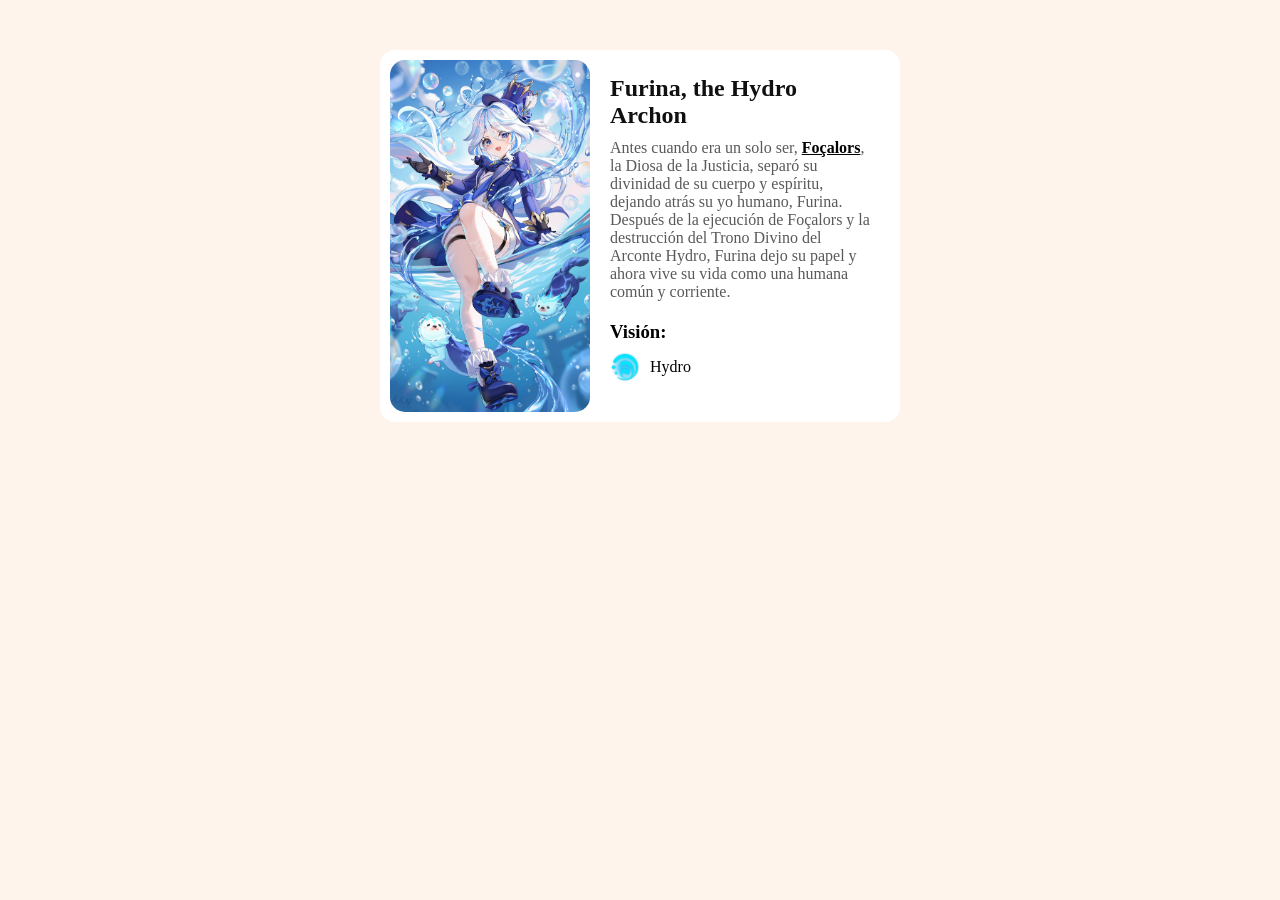
==== fase-01/proyecto_ficha-personaje/index.html @ 80af7815 "Agregué los proyectos de la fase 1 y 2" ====
<!doctype html>
<html lang="en">
  <head>
    <meta charset="utf-8" />
    <meta name="viewport" content="width=device-width, initial-scale=1.0" />
    <title>D&D character sheet</title>
    <link rel="stylesheet" href="styles.css" />
  </head>

  <body>
    <div class="character-sheet">
      <img
        class="character-img"
        alt="woman surrounded by water and otters"
        src="./Images/furina.jpg"
        width="200"
      />
      <div class="post-content">
        <h2 class="post-title">Furina, the Hydro Archon</h2>
        <p class="character-description">
          Antes cuando era un solo ser,
          <a
            href="https://genshin-impact.fandom.com/es/wiki/Furina"
            target="_blank"
            ><strong>Foçalors</strong></a
          >, la Diosa de la Justicia, separó su divinidad de su cuerpo y
          espíritu, dejando atrás su yo humano, Furina. Después de la ejecución
          de Foçalors y la destrucción del Trono Divino del Arconte Hydro,
          Furina dejo su papel y ahora vive su vida como una humana común y
          corriente.
        </p>

        <h3>Visión:</h3>
        <div class="hydro">
          <img
            class="hydro-image"
            src="./Images/Hydro.webp"
            alt="Hydro icon"
            width="30px"
          />
          <p class="vision-name">Hydro</p>
        </div>

        <!--<a
          class="read-more"
          href="https://open.spotify.com/playlist/2f8l6YTLu3CFRl7RA26Hi4"
          >Read More</a-->
      </div>
    </div>
  </body>
</html>
---- fase-01/proyecto_ficha-personaje/styles.css ----
body {
  background-color: #fff4eb;
}

.character-sheet {
  background-color: white;
  border-radius: 15px;
  max-width: 600px;
  min-width: none;
  width: 500px;
  padding: 10px;
  display: flex;
  flex-direction: row;
  margin: auto;
  margin-top: 50px;

  /*margin: auto;*/
}

.character-img {
  border-radius: 15px;

  /*display: grid;
  place-items: left;*/
}

.post-content {
  padding: 20px;

  /*text-align: right;
  width: 50%;

  display: grid;
  place-items: right;*/
}

.post-title {
  color: rgb(16, 16, 16);
  margin-top: -5px;
}
.character-description {
  color: rgb(90, 89, 89);
  margin-top: -10px;
  margin-bottom: 20px;
}

.read-more {
  background-color: rgb(16, 16, 16);
  color: white;
  padding: 8px;
  border-radius: 5px;
  margin: -5px;
  text-decoration: none;
  display: inline-block;
}

.read-more:hover {
  background-color: rgb(97, 97, 97);
}

a {
  color: black;
}

a:hover {
  color: cornflowerblue;
}

.hydro {
  display: flex;
  flex-direction: row;
  align-items: center;
  gap: 10px;
  margin-top: -20px;
}
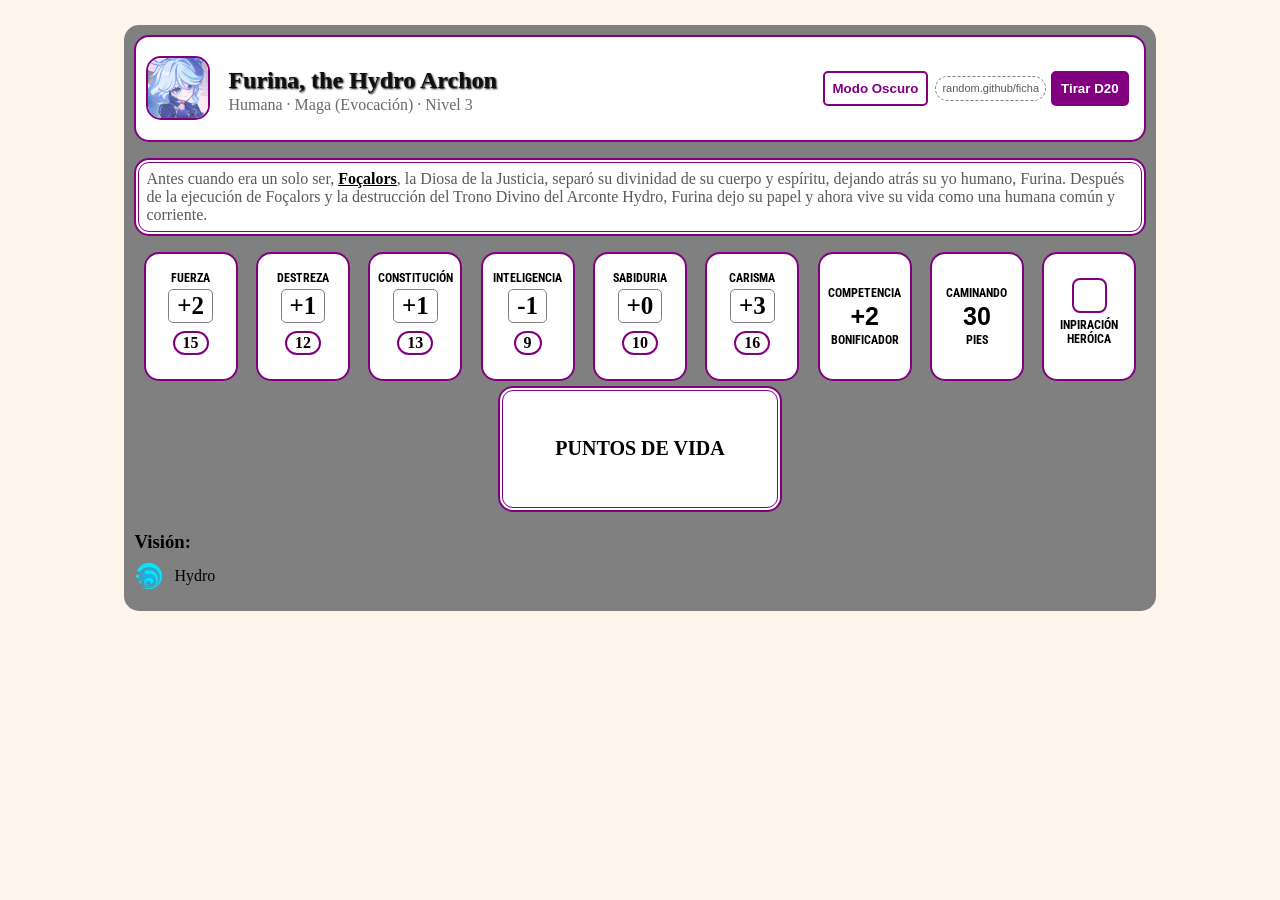
==== commit 4df6384c: "feat: actualiza contenido en html y aplica nuevo diseno en css Agrega nueva informacion en HTML, def" ====
--- a/fase-01/proyecto_ficha-personaje/index.html
+++ b/fase-01/proyecto_ficha-personaje/index.html
@@ -5,41 +5,119 @@
     <meta name="viewport" content="width=device-width, initial-scale=1.0" />
     <title>D&D character sheet</title>
     <link rel="stylesheet" href="styles.css" />
+    <link rel="preconnect" href="https://fonts.googleapis.com" />
+    <link rel="preconnect" href="https://fonts.gstatic.com" crossorigin />
+    <link
+      href="https://fonts.googleapis.com/css2?family=Amarante&family=Bodoni+Moda:ital,opsz,wght@0,6..96,400..900;1,6..96,400..900&family=Nabla&family=Nunito:ital,wght@0,200..1000;1,200..1000&display=swap"
+      rel="stylesheet"
+    />
+    <link
+      rel="stylesheet"
+      href="https://fonts.googleapis.com/css2?family=Cinzel:wght@700&amp;family=Roboto+Condensed:wght@400;700&amp;family=Roboto:wght@400;500;700&amp;display=swap"
+    />
   </head>
 
   <body>
     <div class="character-sheet">
-      <img
-        class="character-img"
-        alt="woman surrounded by water and otters"
-        src="./Images/furina.jpg"
-        width="200"
-      />
-      <div class="post-content">
-        <h2 class="post-title">Furina, the Hydro Archon</h2>
-        <p class="character-description">
-          Antes cuando era un solo ser,
-          <a
-            href="https://genshin-impact.fandom.com/es/wiki/Furina"
-            target="_blank"
-            ><strong>Foçalors</strong></a
-          >, la Diosa de la Justicia, separó su divinidad de su cuerpo y
-          espíritu, dejando atrás su yo humano, Furina. Después de la ejecución
-          de Foçalors y la destrucción del Trono Divino del Arconte Hydro,
-          Furina dejo su papel y ahora vive su vida como una humana común y
-          corriente.
-        </p>
+      <div class="name-title single-border">
+        <div class="izquierda">
+          <img
+            class="character-img"
+            alt="woman surrounded by water and otters"
+            src="./Images/furina-icon1.png"
+          />
+          <div class="name-title-text">
+            <h2 class="character-name">Furina, the Hydro Archon</h2>
+            <p class="character-type">Humana · Maga (Evocación) · Nivel 3</p>
+          </div>
+        </div>
+        <div class="botones">
+          <button class="modo-oscuro" enabled>Modo Oscuro</button>
+          <button class="link-github">
+            <a href="https://github.com/Igglybuff/awesome-piracy#gaming"
+              >random.github/ficha</a
+            >
+          </button>
+          <button class="tirar-d20">Tirar D20</button>
+        </div>
+      </div>
 
-        <h3>Visión:</h3>
-        <div class="hydro">
-          <img
-            class="hydro-image"
-            src="./Images/Hydro.webp"
-            alt="Hydro icon"
-            width="30px"
-          />
-          <p class="vision-name">Hydro</p>
+      <p class="character-description double-border">
+        Antes cuando era un solo ser,
+        <a
+          href="https://genshin-impact.fandom.com/es/wiki/Furina"
+          target="_blank"
+          ><strong>Foçalors</strong></a
+        >, la Diosa de la Justicia, separó su divinidad de su cuerpo y espíritu,
+        dejando atrás su yo humano, Furina. Después de la ejecución de Foçalors
+        y la destrucción del Trono Divino del Arconte Hydro, Furina dejo su
+        papel y ahora vive su vida como una humana común y corriente.
+      </p>
+
+      <div class="segunda-linea">
+        <div class="fuerza estadisticas single-border">
+          <p class="titulo-stats">Fuerza</p>
+          <p class="modificador">+2</p>
+          <p class="estadistica-numero">15</p>
         </div>
+
+        <div class="destreza estadisticas single-border">
+          <p class="titulo-stats">Destreza</p>
+          <p class="modificador">+1</p>
+          <p class="estadistica-numero">12</p>
+        </div>
+
+        <div class="constitucion estadisticas single-border">
+          <p class="titulo-stats">Constitución</p>
+          <p class="modificador">+1</p>
+          <p class="estadistica-numero">13</p>
+        </div>
+
+        <div class="inteligencia estadisticas single-border">
+          <p class="titulo-stats">Inteligencia</p>
+          <p class="modificador">-1</p>
+          <p class="estadistica-numero">9</p>
+        </div>
+
+        <div class="sabiduria estadisticas single-border">
+          <p class="titulo-stats">Sabiduria</p>
+          <p class="modificador">+0</p>
+          <p class="estadistica-numero">10</p>
+        </div>
+
+        <div class="carisma estadisticas single-border">
+          <p class="titulo-stats">Carisma</p>
+          <p class="modificador">+3</p>
+          <p class="estadistica-numero">16</p>
+        </div>
+
+        <div class="competencia bonificador single-border">
+          <p class="titulo-stats">Competencia</p>
+          <p class="numero-competencia">+2</p>
+          <p class="titulo-stats">BONIFICADOR</p>
+        </div>
+        <div class="competencia velocidad single-border">
+          <p class="titulo-stats">Caminando</p>
+          <p class="numero-competencia">30</p>
+          <p class="titulo-stats">Pies</p>
+        </div>
+        <div class="competencia inspiración single-border">
+          <input class="checkbox" type="checkbox" />
+          <p class="titulo-stats">Inpiración heróica</p>
+        </div>
+
+        <div class="puntos-de-vida double-border">PUNTOS DE VIDA</div>
+      </div>
+
+      <h3>Visión:</h3>
+      <div class="hydro">
+        <img
+          class="hydro-image"
+          src="./Images/Hydro.webp"
+          alt="Hydro icon"
+          width="30px"
+        />
+        <p class="vision-name">Hydro</p>
 
         <!--<a
           class="read-more"
--- a/fase-01/proyecto_ficha-personaje/styles.css
+++ b/fase-01/proyecto_ficha-personaje/styles.css
@@ -1,48 +1,220 @@
+:root {
+  --main-color: purple;
+  --background-general: #fff4eb;
+  --background-divs: white;
+  --border-radius: 15px;
+  --single-border: 2px solid var(--main-color);
+  --outline: solid thin var(--main-color);
+  --outline-offset: -5px;
+  --main-font: "Nunito";
+}
+
+.single-border {
+  border: var(--single-border);
+  border-radius: var(--border-radius);
+}
+
+.double-border {
+  border: var(--single-border);
+  border-radius: var(--border-radius);
+  outline: var(--outline);
+  outline-offset: var(--outline-offset);
+}
+
 body {
-  background-color: #fff4eb;
+  background-color: var(--background-general);
 }
 
 .character-sheet {
+  background-color: gray;
+  border-radius: var(--border-radius);
+  max-width: 85%;
+  min-width: 600px;
+  width: 80%;
+  padding: 10px;
+  margin: auto;
+  margin-top: 25px;
+}
+
+/* #region First Div */
+.name-title {
+  background-color: var(--background-divs);
+  padding: 10px;
+  display: flex;
+  flex-direction: row;
+  align-items: center;
+}
+
+.izquierda {
+  display: flex;
+  flex-direction: row;
+  align-items: center;
+  width: 50%;
+}
+.character-img {
+  border: var(--single-border);
+  border-radius: 15px;
+  width: 60px;
+  height: 60px;
+}
+
+.name-title-text {
+  margin-left: 18px;
+  /*margin-bottom: -20px;
+  margin-top: -10px;*/
+}
+.character-name {
+  color: rgb(16, 16, 16);
+  margin-bottom: -8px;
+  text-shadow: 1px 1px 2px black;
+}
+.character-type {
+  margin-top: 10px;
+  color: rgb(107, 106, 106);
+}
+
+/* #region Botones */
+.botones {
+  display: flex;
+  justify-content: flex-end;
+  width: 50%;
+  flex-wrap: wrap;
+  align-items: center;
+}
+
+.link-github {
+  height: 25px;
+  font-size: 11px;
+  border-radius: 30px;
+  border: 1px dashed gray;
+  background-color: var(--background-divs);
+}
+
+.link-github > a {
+  text-decoration: none;
+  color: rgb(90, 89, 89);
+}
+.modo-oscuro {
+  margin-right: 7px;
+  padding: 8px;
+  border-radius: 5px;
+  border: 2px solid var(--main-color);
   background-color: white;
-  border-radius: 15px;
-  max-width: 600px;
-  min-width: none;
-  width: 500px;
+  color: var(--main-color);
+  font-weight: bold;
+  transition: background-color ease 0.3s;
+}
+
+.tirar-d20 {
+  margin-right: 5px;
+  margin-left: 5px;
+  border-radius: 5px;
+  border: 2px solid var(--main-color);
+  padding: 8px;
+  background-color: var(--main-color);
+  color: white;
+  font-weight: bold;
+}
+
+.modo-oscuro:hover {
+  color: white;
+  background-color: var(--main-color);
+  cursor: pointer;
+}
+
+.tirar-d20:hover {
+  cursor: pointer;
+}
+/*#endregion*/
+
+/* #endregion */
+
+.character-description {
+  background-color: var(--background-divs);
   padding: 10px;
-  display: flex;
-  flex-direction: row;
-  margin: auto;
-  margin-top: 50px;
-
-  /*margin: auto;*/
-}
-
-.character-img {
-  border-radius: 15px;
-
-  /*display: grid;
-  place-items: left;*/
-}
-
-.post-content {
-  padding: 20px;
-
-  /*text-align: right;
-  width: 50%;
-
-  display: grid;
-  place-items: right;*/
-}
-
-.post-title {
-  color: rgb(16, 16, 16);
-  margin-top: -5px;
-}
-.character-description {
   color: rgb(90, 89, 89);
-  margin-top: -10px;
-  margin-bottom: 20px;
-}
+}
+
+/* #region Segunda Línea */
+
+.segunda-linea {
+  display: flex;
+  flex-wrap: wrap;
+  width: 100%;
+  justify-content: space-around;
+}
+
+.segunda-linea > .single-border {
+  background-color: var(--background-divs);
+  display: flex;
+  flex-direction: column;
+  align-items: center;
+  padding: 5px;
+  width: 80px;
+  height: 115px;
+  margin-bottom: 5px;
+}
+
+.titulo-stats {
+  font-weight: bolder;
+  text-transform: uppercase;
+  font-size: smaller;
+  font-family: Roboto condensed;
+  font-size: 12px;
+}
+
+.modificador {
+  border: 1px solid gray;
+  border-radius: 5px;
+  padding: 2px 8px;
+  margin: -8px -8px;
+  font-weight: bolder;
+  font-size: 25px;
+  font-family: Cambria, Cochin, Georgia, Times, "Times New Roman", serif;
+}
+
+.estadistica-numero {
+  border: var(--single-border);
+  border-radius: 12px;
+  padding: 1px 8px;
+  font-weight: bold;
+}
+
+.numero-competencia {
+  margin: -10px 0px;
+  font-size: 25px;
+  font-weight: bolder;
+  font-family: Arial, Helvetica, sans-serif;
+}
+input[type="checkbox"] {
+  appearance: none;
+  width: 35px;
+  height: 35px;
+  cursor: pointer;
+  border-radius: 8px;
+  border: var(--single-border);
+  margin-bottom: -7px;
+}
+
+.competencia {
+  display: flex;
+  text-align: center;
+  justify-content: center;
+}
+
+.puntos-de-vida {
+  background-color: var(--background-divs);
+  width: 280px;
+  height: 122px;
+  min-height: 122px;
+  display: flex;
+  justify-content: center;
+  align-items: center;
+  font-weight: bolder;
+  font-size: 20px;
+}
+
+/* #endregion */
 
 .read-more {
   background-color: rgb(16, 16, 16);
@@ -58,7 +230,7 @@
   background-color: rgb(97, 97, 97);
 }
 
-a {
+.character-description > a {
   color: black;
 }
 
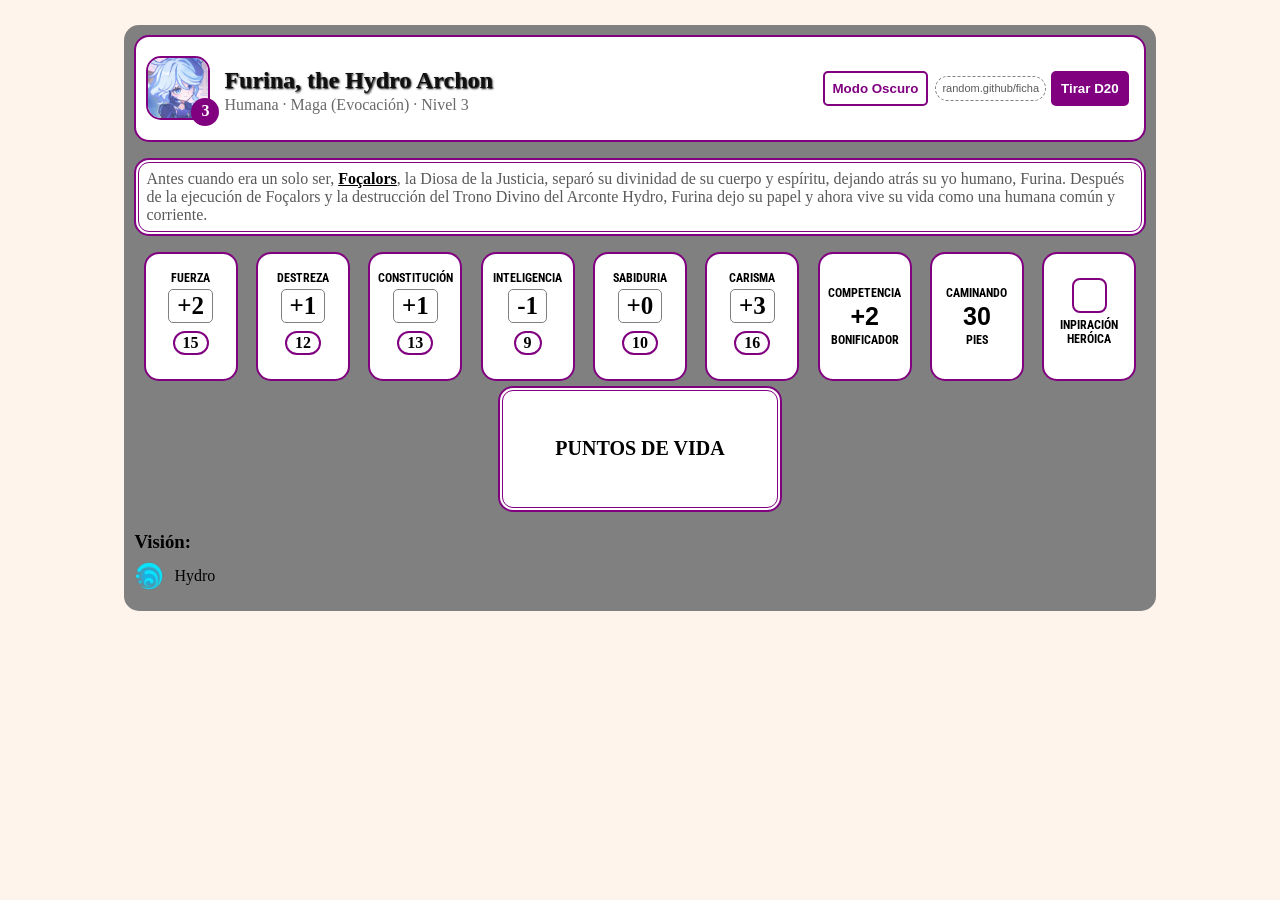
==== commit f48df9ee: "style: agrega insignia de nivel y header con sticky" ====
--- a/fase-01/proyecto_ficha-personaje/index.html
+++ b/fase-01/proyecto_ficha-personaje/index.html
@@ -21,11 +21,15 @@
     <div class="character-sheet">
       <div class="name-title single-border">
         <div class="izquierda">
-          <img
-            class="character-img"
-            alt="woman surrounded by water and otters"
-            src="./Images/furina-icon1.png"
-          />
+          <div class="profile">
+            <div class="nivel">3</div>
+            <img
+              class="character-img"
+              alt="woman surrounded by water and otters"
+              src="./Images/furina-icon1.png"
+            />
+          </div>
+
           <div class="name-title-text">
             <h2 class="character-name">Furina, the Hydro Archon</h2>
             <p class="character-type">Humana · Maga (Evocación) · Nivel 3</p>
--- a/fase-01/proyecto_ficha-personaje/styles.css
+++ b/fase-01/proyecto_ficha-personaje/styles.css
@@ -43,6 +43,8 @@
   display: flex;
   flex-direction: row;
   align-items: center;
+  position: sticky;
+  top: 0;
 }
 
 .izquierda {
@@ -50,6 +52,29 @@
   flex-direction: row;
   align-items: center;
   width: 50%;
+  position: relative;
+}
+
+.nivel {
+  background-color: var(--main-color);
+  width: 20px;
+  height: 20px;
+  position: absolute;
+  top: 42px;
+  left: 45px;
+  z-index: 10;
+  border-radius: 20px;
+  padding: 4px;
+  text-align: center;
+  font-weight: bold;
+  color: white;
+}
+
+.profile {
+  width: 60px;
+  max-width: 60px;
+  display: flex;
+  position: relative;
 }
 .character-img {
   border: var(--single-border);
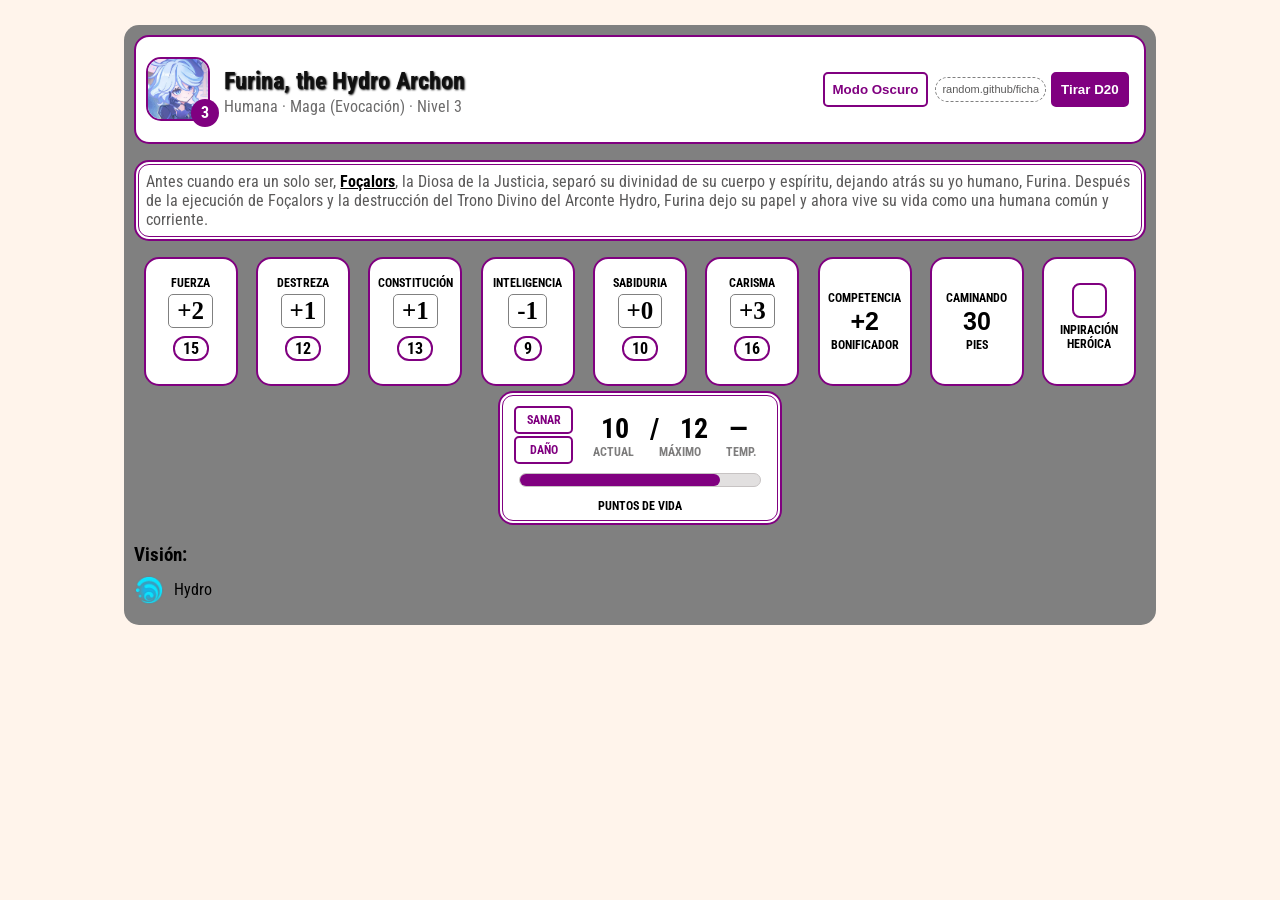
==== commit 0afcc167: "feat: Agrega barra de vida usando capas y flexbox" ====
--- a/fase-01/proyecto_ficha-personaje/index.html
+++ b/fase-01/proyecto_ficha-personaje/index.html
@@ -110,7 +110,30 @@
           <p class="titulo-stats">Inpiración heróica</p>
         </div>
 
-        <div class="puntos-de-vida double-border">PUNTOS DE VIDA</div>
+        <div class="puntos-de-vida double-border">
+          <div class="botones-y-numeros">
+            <div class="botones-vida">
+              <button class="boton-sanar">SANAR</button>
+              <button class="boton-daño">DAÑO</button>
+            </div>
+            <div class="contenedor-puntos-vida">
+              <div class="numeros-vida"></div>
+              <div class="letras-vida">
+                <div class="letra">ACTUAL</div>
+                <div class="letra max">MÁXIMO</div>
+                <div class="letra">TEMP.</div>
+              </div>
+            </div>
+          </div>
+
+          <div class="puntos-y-barra">
+            <div class="barra-vida-abajo">
+              <div class="barra-vida-arriba"></div>
+            </div>
+
+            <p class="titulo-vida">PUNTOS DE VIDA</p>
+          </div>
+        </div>
       </div>
 
       <h3>Visión:</h3>
--- a/fase-01/proyecto_ficha-personaje/styles.css
+++ b/fase-01/proyecto_ficha-personaje/styles.css
@@ -7,6 +7,10 @@
   --outline: solid thin var(--main-color);
   --outline-offset: -5px;
   --main-font: "Nunito";
+
+  /*puntos de vida*/
+  --cantidad-vida: 10;
+  --cantidad-vida-px: calc(var(--cantidad-vida) * 10px);
 }
 
 .single-border {
@@ -23,6 +27,7 @@
 
 body {
   background-color: var(--background-general);
+  font-family: Roboto condensed;
 }
 
 .character-sheet {
@@ -43,7 +48,7 @@
   display: flex;
   flex-direction: row;
   align-items: center;
-  position: sticky;
+  /*position: sticky;*/
   top: 0;
 }
 
@@ -124,7 +129,7 @@
   padding: 8px;
   border-radius: 5px;
   border: 2px solid var(--main-color);
-  background-color: white;
+  background-color: var(--background-divs);
   color: var(--main-color);
   font-weight: bold;
   transition: background-color ease 0.3s;
@@ -142,7 +147,7 @@
 }
 
 .modo-oscuro:hover {
-  color: white;
+  color: var(--background-divs);
   background-color: var(--main-color);
   cursor: pointer;
 }
@@ -227,6 +232,8 @@
   justify-content: center;
 }
 
+/* #region Puntos de vida */
+
 .puntos-de-vida {
   background-color: var(--background-divs);
   width: 280px;
@@ -235,9 +242,118 @@
   display: flex;
   justify-content: center;
   align-items: center;
+  flex-direction: column;
+  padding-top: 8px;
+}
+
+.botones-y-numeros {
+  display: flex;
+  justify-content: space-between;
+  align-items: center;
+  margin: 8px 0px -6px 0px;
+  width: 90%;
+}
+
+.botones-vida {
+  display: flex;
+  flex-direction: column;
+  gap: 2px;
+  width: 65px;
+}
+
+.boton-sanar {
+  padding: 5px 10px;
+  border-radius: 5px;
+  border: 2px solid var(--main-color);
+  background-color: var(--background-divs);
+  color: var(--main-color);
+  font: bold 12px Roboto condensed;
+  transition: background-color ease 0.3s;
+}
+
+.boton-daño {
+  padding: 5px 10px;
+  border-radius: 5px;
+  border: 2px solid var(--main-color);
+  background-color: var(--background-divs);
+  color: var(--main-color);
+  font: bold 12px Roboto condensed;
+  transition: background-color ease 0.3s;
+  font-size: 12px;
+}
+
+.boton-sanar:hover {
+  color: var(--background-divs);
+  background-color: var(--main-color);
+  cursor: pointer;
+}
+
+.boton-daño:hover {
+  color: var(--background-divs);
+  background-color: var(--main-color);
+  cursor: pointer;
+}
+
+.contenedor-puntos-vida {
+  margin-left: 10px;
+  width: 200px;
+}
+.numeros-vida {
+  counter-reset: vida-texto var(--cantidad-vida);
+  text-align: center;
+  font-size: 28px;
+  font-weight: bold;
+  word-spacing: 15px;
+}
+
+.numeros-vida::after {
+  content: counter(vida-texto) "  /  12  —";
+}
+
+.letra {
+  display: inline-block;
+  font-weight: bold;
+  font-size: 12px;
+  color: rgb(126, 125, 125);
+}
+.letras-vida {
+  display: flex;
+  gap: 25px;
+  padding-left: 10px;
+}
+
+.puntos-y-barra {
+  display: flex;
+  flex-direction: column;
+  align-items: center;
+  width: 90%;
+  padding-top: 15px;
+  padding-bottom: -10;
+}
+
+.barra-vida-abajo {
+  position: relative;
+  background-color: rgb(226, 224, 224);
+  border-radius: 10px;
+  padding: 6px 120px;
+  border: 1px solid rgb(199, 195, 195);
+}
+
+.barra-vida-arriba {
+  position: absolute;
+  border-radius: 10px;
+  padding: 6px var(--cantidad-vida-px);
+  left: 0;
+  top: 0;
+  background-color: var(--main-color);
+}
+
+.titulo-vida {
   font-weight: bolder;
-  font-size: 20px;
-}
+  font-size: 12px;
+}
+
+/* #endregion */
 
 /* #endregion */
 
